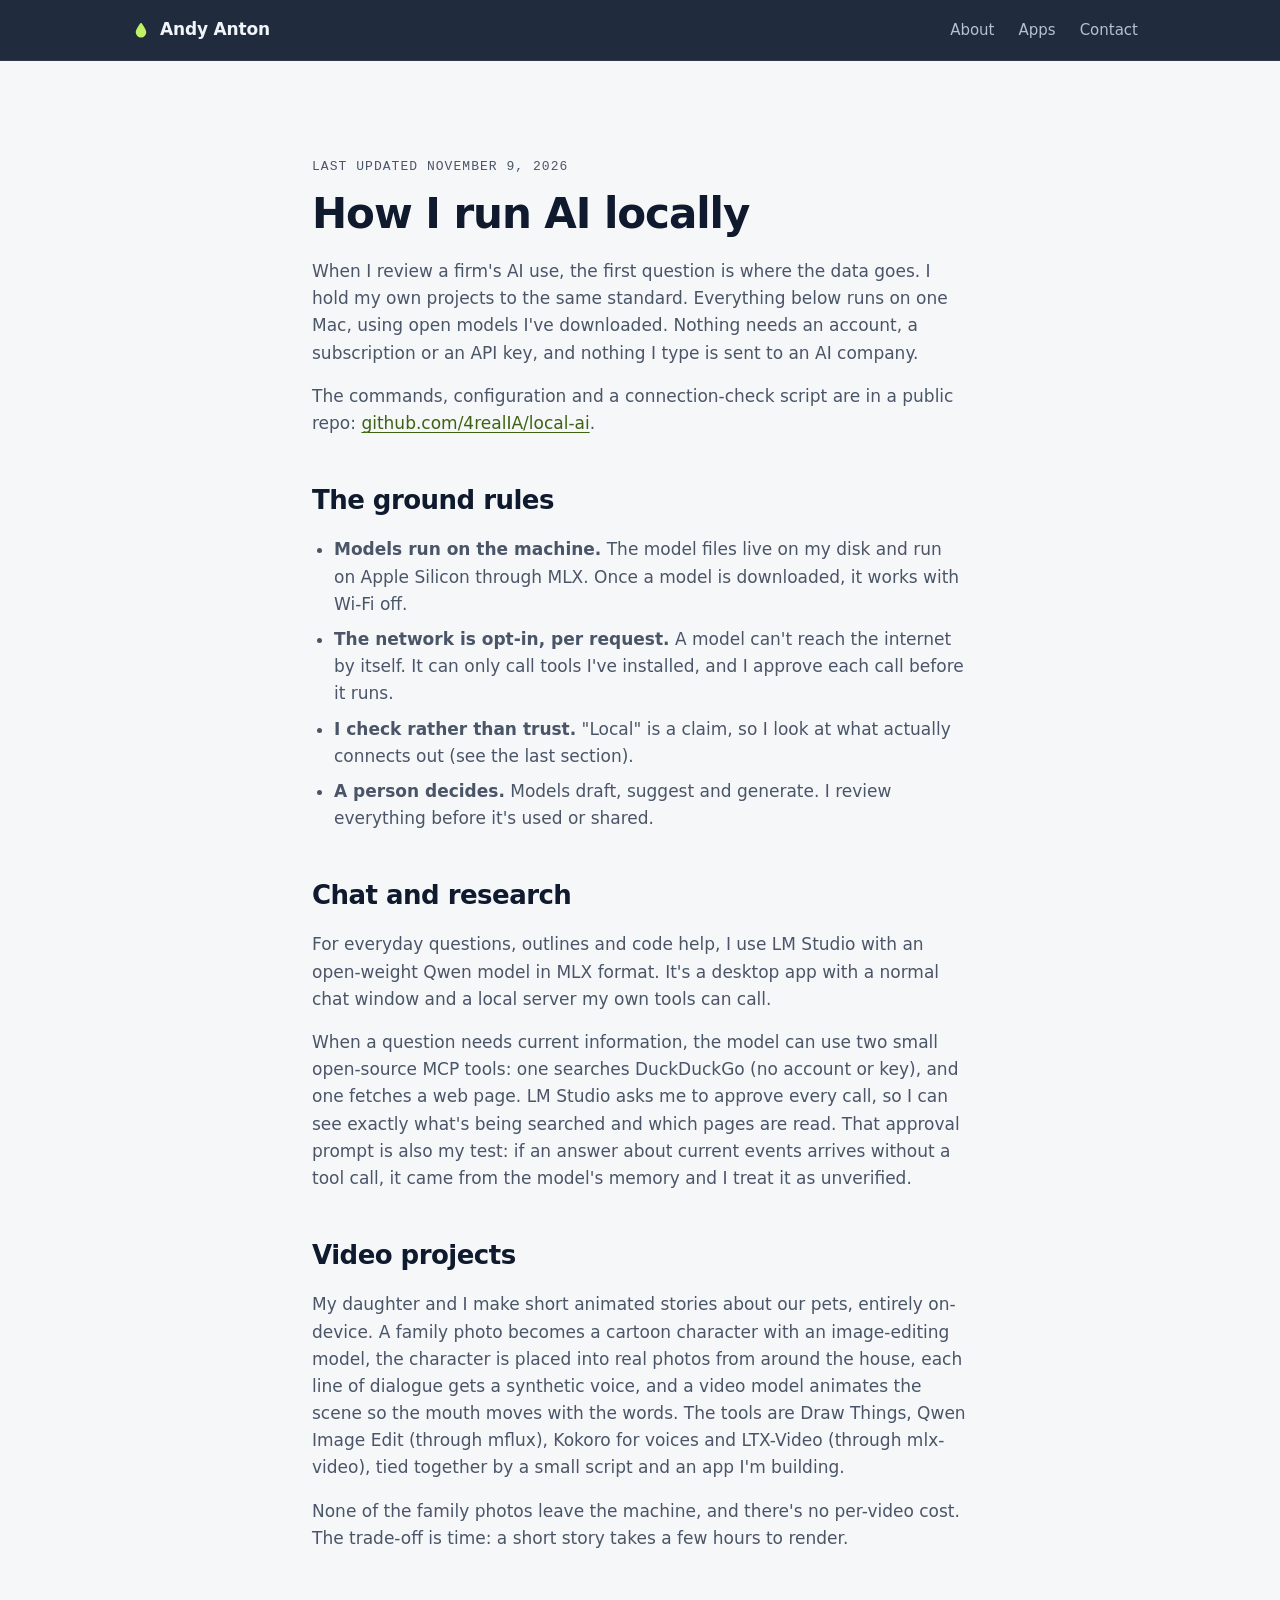
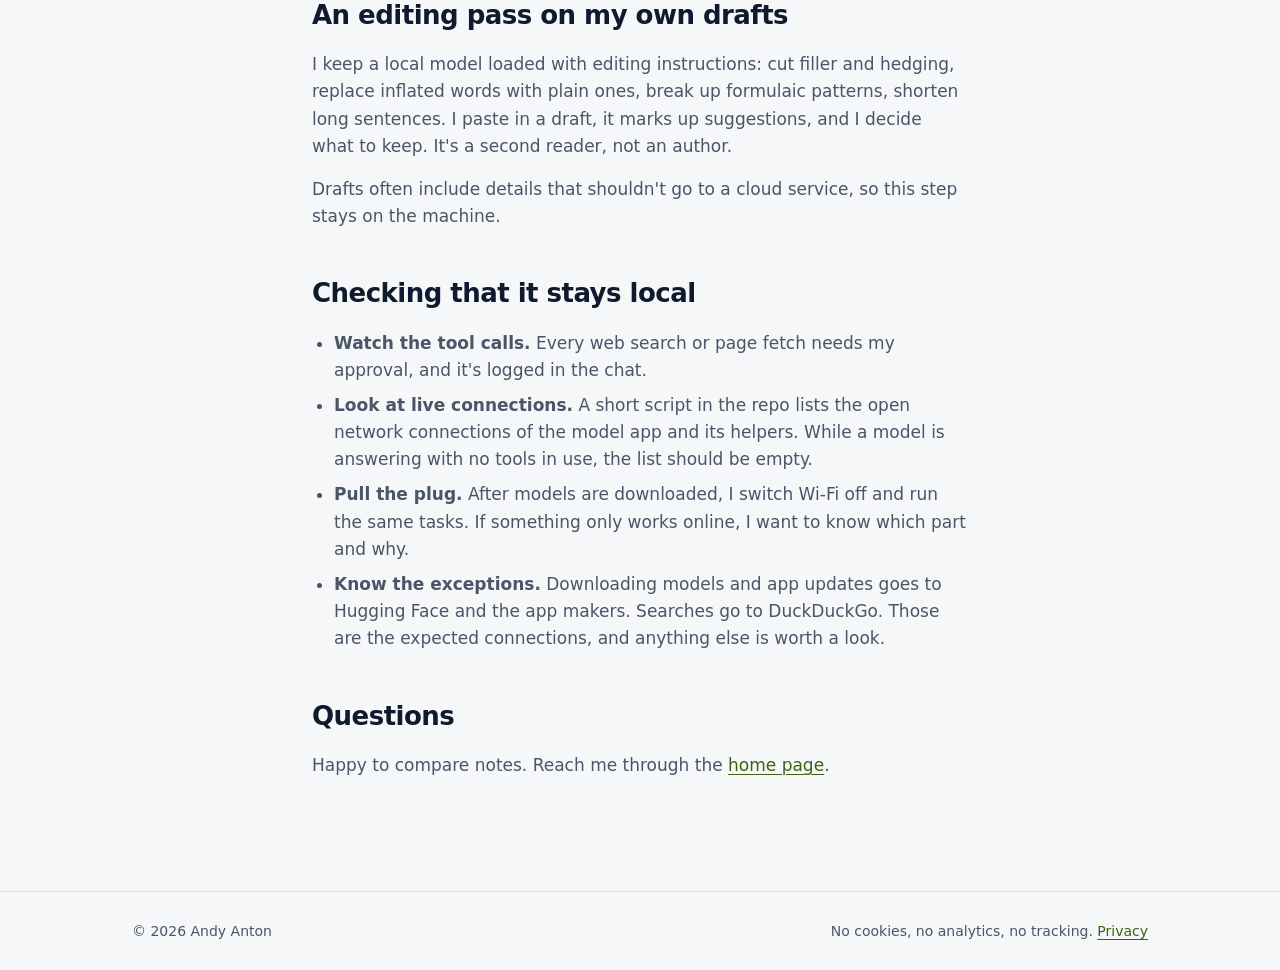
==== local-ai.html @ a72ed062 "Add "How I run AI locally" page, linked from About Co-Authored-By: Claude Opus 5.5 <noreply@anthropi" ====
<!doctype html>
<html lang="en">
<head>
  <meta charset="utf-8">
  <meta name="viewport" content="width=device-width, initial-scale=1">
  <meta http-equiv="Content-Security-Policy" content="default-src 'none'; style-src 'self'; img-src 'self'; base-uri 'none'; form-action 'none'">
  <meta name="referrer" content="strict-origin-when-cross-origin">
  <title>Running AI Locally · Andy Anton</title>
  <meta name="description" content="How Andy Anton runs open AI models on his own Mac for chat, research, video and editing, and how he checks the data stays there.">
  <meta name="color-scheme" content="light dark">
  <meta name="theme-color" content="#f6f7f9" media="(prefers-color-scheme: light)">
  <meta name="theme-color" content="#0b1220" media="(prefers-color-scheme: dark)">
  <link rel="icon" href="favicon.svg" type="image/svg+xml">
  <link rel="stylesheet" href="styles.css">
</head>
<body>
  <a class="skip" href="#main">Skip to content</a>

  <header class="site-header">
    <div class="wrap header-row">
      <a class="brand" href="./" aria-label="Andy Anton, home">
        <svg class="drop" viewBox="0 0 24 24" aria-hidden="true"><path d="M12 2.5c-.4 0-.7.2-.9.5C9.4 5.6 5 11.6 5 15a7 7 0 0 0 14 0c0-3.4-4.4-9.4-6.1-12-.2-.3-.5-.5-.9-.5Z"/></svg>
        <span>Andy Anton</span>
      </a>
      <nav aria-label="Sections">
        <a href="./#about">About</a>
        <a href="./#apps">Apps</a>
        <a href="./#contact">Contact</a>
      </nav>
    </div>
  </header>

  <main id="main" class="section">
    <div class="wrap prose">
      <p class="eyebrow-muted">Last updated November 9, 2026</p>
      <h1>How I run AI locally</h1>
      <p>When I review a firm's AI use, the first question is where the data goes. I hold my own projects to the same standard. Everything below runs on one Mac, using open models I've downloaded. Nothing needs an account, a subscription or an API key, and nothing I type is sent to an AI company.</p>
      <p>The commands, configuration and a connection-check script are in a public repo: <a href="https://github.com/4realIA/local-ai" rel="noopener">github.com/4realIA/local-ai</a>.</p>

      <h2>The ground rules</h2>
      <ul>
        <li><strong>Models run on the machine.</strong> The model files live on my disk and run on Apple Silicon through MLX. Once a model is downloaded, it works with Wi-Fi off.</li>
        <li><strong>The network is opt-in, per request.</strong> A model can't reach the internet by itself. It can only call tools I've installed, and I approve each call before it runs.</li>
        <li><strong>I check rather than trust.</strong> "Local" is a claim, so I look at what actually connects out (see the last section).</li>
        <li><strong>A person decides.</strong> Models draft, suggest and generate. I review everything before it's used or shared.</li>
      </ul>

      <h2>Chat and research</h2>
      <p>For everyday questions, outlines and code help, I use LM Studio with an open-weight Qwen model in MLX format. It's a desktop app with a normal chat window and a local server my own tools can call.</p>
      <p>When a question needs current information, the model can use two small open-source MCP tools: one searches DuckDuckGo (no account or key), and one fetches a web page. LM Studio asks me to approve every call, so I can see exactly what's being searched and which pages are read. That approval prompt is also my test: if an answer about current events arrives without a tool call, it came from the model's memory and I treat it as unverified.</p>

      <h2>Video projects</h2>
      <p>My daughter and I make short animated stories about our pets, entirely on-device. A family photo becomes a cartoon character with an image-editing model, the character is placed into real photos from around the house, each line of dialogue gets a synthetic voice, and a video model animates the scene so the mouth moves with the words. The tools are Draw Things, Qwen Image Edit (through mflux), Kokoro for voices and LTX-Video (through mlx-video), tied together by a small script and an app I'm building.</p>
      <p>None of the family photos leave the machine, and there's no per-video cost. The trade-off is time: a short story takes a few hours to render.</p>

      <h2>An editing pass on my own drafts</h2>
      <p>I keep a local model loaded with editing instructions: cut filler and hedging, replace inflated words with plain ones, break up formulaic patterns, shorten long sentences. I paste in a draft, it marks up suggestions, and I decide what to keep. It's a second reader, not an author.</p>
      <p>Drafts often include details that shouldn't go to a cloud service, so this step stays on the machine.</p>

      <h2>Checking that it stays local</h2>
      <ul>
        <li><strong>Watch the tool calls.</strong> Every web search or page fetch needs my approval, and it's logged in the chat.</li>
        <li><strong>Look at live connections.</strong> A short script in the repo lists the open network connections of the model app and its helpers. While a model is answering with no tools in use, the list should be empty.</li>
        <li><strong>Pull the plug.</strong> After models are downloaded, I switch Wi-Fi off and run the same tasks. If something only works online, I want to know which part and why.</li>
        <li><strong>Know the exceptions.</strong> Downloading models and app updates goes to Hugging Face and the app makers. Searches go to DuckDuckGo. Those are the expected connections, and anything else is worth a look.</li>
      </ul>

      <h2>Questions</h2>
      <p>Happy to compare notes. Reach me through the <a href="./#contact">home page</a>.</p>
    </div>
  </main>

  <footer class="site-footer">
    <div class="wrap footer-row">
      <p>© 2026 Andy Anton</p>
      <p>No cookies, no analytics, no tracking. <a href="privacy.html">Privacy</a></p>
    </div>
  </footer>
</body>
</html>
---- styles.css ----
/* Andy Anton — 4ia.info
   Navy and slate with one citrus accent. Light and dark follow the system. */

:root {
  --bg: #f6f7f9;
  --bg-alt: #eceff4;
  --surface: #ffffff;
  --text: #0f1a2e;
  --muted: #4a5568;
  --line: #d7dce5;
  --accent: #3f6212;        /* dark citrus for text on light backgrounds (AA) */
  --accent-strong: #84cc16;
  --accent-ink: #0b1220;
  --hero-bg: #0f1a2e;
  --hero-text: #f1f5f9;
  --hero-muted: #b4c0d3;
  --hero-accent: #bef264;
  --shadow: 0 1px 2px rgba(15, 26, 46, .06), 0 4px 16px rgba(15, 26, 46, .06);
  --radius: 14px;
  --max: 1080px;
  --font: "Inter", ui-sans-serif, system-ui, -apple-system, "Segoe UI", Roboto, "Helvetica Neue", Arial, sans-serif;
  --mono: ui-monospace, "SF Mono", "Cascadia Mono", Menlo, Consolas, monospace;
}

@media (prefers-color-scheme: dark) {
  :root {
    --bg: #0b1220;
    --bg-alt: #0f182a;
    --surface: #131e33;
    --text: #e6ebf2;
    --muted: #a3b0c2;
    --line: #24324b;
    --accent: #bef264;
    --accent-strong: #bef264;
    --hero-bg: #0d1628;
    --shadow: 0 1px 2px rgba(0, 0, 0, .3), 0 6px 20px rgba(0, 0, 0, .25);
  }
}

*, *::before, *::after { box-sizing: border-box; }

html { scroll-behavior: smooth; -webkit-text-size-adjust: 100%; }
@media (prefers-reduced-motion: reduce) { html { scroll-behavior: auto; } }

body {
  margin: 0;
  background: var(--bg);
  color: var(--text);
  font-family: var(--font);
  font-size: 17px;
  line-height: 1.6;
  -webkit-font-smoothing: antialiased;
}

.wrap { max-width: var(--max); margin: 0 auto; padding: 0 16px; }
@media (min-width: 720px) { .wrap { padding: 0 32px; } }

a { color: var(--accent); text-underline-offset: 3px; text-decoration-thickness: 1px; }
a:hover { text-decoration-thickness: 2px; }
:focus-visible { outline: 3px solid var(--accent-strong); outline-offset: 3px; border-radius: 4px; }

.skip {
  position: absolute; left: 16px; top: -48px;
  background: var(--accent-strong); color: var(--accent-ink);
  padding: 8px 14px; border-radius: 8px; font-weight: 600; z-index: 10;
}
.skip:focus { top: 12px; }

/* Header */
.site-header {
  position: sticky; top: 0; z-index: 5;
  background: color-mix(in srgb, var(--hero-bg) 92%, transparent);
  backdrop-filter: saturate(140%) blur(10px);
  -webkit-backdrop-filter: saturate(140%) blur(10px);
  border-bottom: 1px solid rgba(255, 255, 255, .06);
}
.header-row { display: flex; align-items: center; justify-content: space-between; height: 60px; }
.brand {
  display: inline-flex; align-items: center; gap: 10px;
  color: var(--hero-text); text-decoration: none; font-weight: 650; letter-spacing: -.01em;
}
.drop { width: 18px; height: 18px; fill: var(--hero-accent); }
nav { display: flex; gap: 4px; }
nav a {
  color: var(--hero-muted); text-decoration: none; font-size: 15px;
  padding: 6px 10px; border-radius: 8px;
}
nav a:hover { color: var(--hero-text); background: rgba(255, 255, 255, .06); }

/* Hero */
.hero {
  background:
    radial-gradient(900px 400px at 85% -10%, rgba(190, 242, 100, .10), transparent 60%),
    var(--hero-bg);
  color: var(--hero-text);
  padding: 72px 0 80px;
}
@media (min-width: 720px) { .hero { padding: 112px 0 120px; } }
.eyebrow {
  margin: 0 0 18px; font-family: var(--mono); font-size: 13px;
  letter-spacing: .08em; text-transform: uppercase; color: var(--hero-accent);
}
.hero h1 {
  margin: 0; max-width: 21ch;
  font-size: clamp(30px, 5vw, 52px); line-height: 1.12; letter-spacing: -.025em; font-weight: 700;
  text-wrap: balance;
}
.lede { margin: 24px 0 0; max-width: 60ch; font-size: clamp(17px, 2vw, 19px); color: var(--hero-muted); }
.creds { display: flex; flex-wrap: wrap; gap: 10px; list-style: none; padding: 0; margin: 32px 0 0; }
.creds li {
  font-weight: 650; font-size: 15px; letter-spacing: .02em;
  padding: 6px 14px; border-radius: 999px;
  border: 1px solid rgba(190, 242, 100, .35); color: var(--hero-text);
}
.creds span { font-weight: 450; color: var(--hero-muted); margin-left: 4px; }

/* Sections */
.section { padding: 72px 0; }
@media (min-width: 720px) { .section { padding: 96px 0; } }
.section.alt { background: var(--bg-alt); }
h2 { margin: 0 0 20px; font-size: clamp(26px, 3.2vw, 34px); letter-spacing: -.02em; line-height: 1.2; }
h3 { margin: 0; font-size: 18px; letter-spacing: -.01em; }
p { margin: 0 0 16px; }
.section-lede { max-width: 62ch; color: var(--muted); margin-bottom: 36px; }

.two-col { display: grid; gap: 40px; }
@media (min-width: 880px) { .two-col { grid-template-columns: 1.15fr 1fr; gap: 56px; align-items: start; } }
.two-col > div:first-child p { color: var(--muted); max-width: 60ch; }

.panel {
  background: var(--surface); border: 1px solid var(--line);
  border-radius: var(--radius); padding: 24px; box-shadow: var(--shadow);
}
.panel h3 { font-size: 14px; font-family: var(--mono); text-transform: uppercase; letter-spacing: .08em; color: var(--muted); margin-bottom: 12px; }
.panel h3:not(:first-child) { margin-top: 24px; }
.ticks { list-style: none; padding: 0; margin: 0; }
.ticks li { position: relative; padding-left: 26px; margin-bottom: 8px; }
.ticks li::before {
  content: ""; position: absolute; left: 2px; top: .6em;
  width: 10px; height: 6px; border-left: 2px solid var(--accent); border-bottom: 2px solid var(--accent);
  transform: rotate(-45deg);
}
.tags { display: flex; flex-wrap: wrap; gap: 8px; margin: 0; }
.tags span {
  font-size: 14px; padding: 3px 10px; border-radius: 999px;
  background: var(--bg-alt); border: 1px solid var(--line);
}

/* App cards */
.cards { display: grid; gap: 20px; }
@media (min-width: 760px) { .cards { grid-template-columns: repeat(2, 1fr); } }
.card {
  display: flex; flex-direction: column;
  background: var(--surface); border: 1px solid var(--line);
  border-radius: var(--radius); padding: 24px; box-shadow: var(--shadow);
  border-top: 3px solid var(--accent-strong);
}
.card-head { display: flex; flex-wrap: wrap; align-items: baseline; justify-content: space-between; gap: 8px 12px; margin-bottom: 12px; }
.card-head h3 { font-size: 21px; }
.badge {
  font-family: var(--mono); font-size: 12px; letter-spacing: .03em;
  color: var(--muted); padding: 2px 8px; border-radius: 6px; border: 1px solid var(--line);
}
.badge-dev { color: var(--accent); border-color: currentColor; }
.card p { color: var(--muted); }
.card .links { margin-top: auto; margin-bottom: 0; padding-top: 4px; font-weight: 600; display: flex; flex-wrap: wrap; gap: 6px 20px; }
.card .links a::after { content: " →"; }
.card .fine { font-size: 13px; margin: 12px 0 0; }

/* Contact */
.contact p { color: var(--muted); }
.contact-links { display: flex; flex-wrap: wrap; gap: 12px; margin-top: 24px; }
.button {
  display: inline-block; padding: 11px 20px; border-radius: 10px;
  background: var(--accent-strong); color: var(--accent-ink);
  font-weight: 650; text-decoration: none;
}
.button:hover { filter: brightness(1.05); }
.button-quiet { background: transparent; color: var(--text); border: 1px solid var(--line); }
.button-quiet:hover { border-color: var(--muted); }

/* Footer */
.site-footer { border-top: 1px solid var(--line); padding: 28px 0; font-size: 14px; color: var(--muted); }
.footer-row { display: flex; flex-wrap: wrap; gap: 8px 24px; justify-content: space-between; }
.footer-row p { margin: 0; }

@media (max-width: 420px) {
  nav a { padding: 6px 7px; font-size: 14px; }
  .brand span { font-size: 15px; }
}

/* 404 page */
.hero.full { min-height: 100vh; }
.hero a.plain { color: inherit; }

/* Text pages (privacy) */
.prose { max-width: 720px; }
.prose h1 { margin: 0 0 20px; font-size: clamp(30px, 4vw, 42px); letter-spacing: -.025em; line-height: 1.15; }
.prose h2 { margin-top: 48px; font-size: clamp(22px, 2.6vw, 26px); }
.prose h3 { margin: 28px 0 8px; }
.prose p, .prose li { color: var(--muted); }
.prose ul { padding-left: 22px; margin: 0 0 16px; }
.prose li { margin-bottom: 8px; }
.eyebrow-muted {
  margin: 0 0 12px; font-family: var(--mono); font-size: 13px;
  letter-spacing: .08em; text-transform: uppercase; color: var(--accent);
}
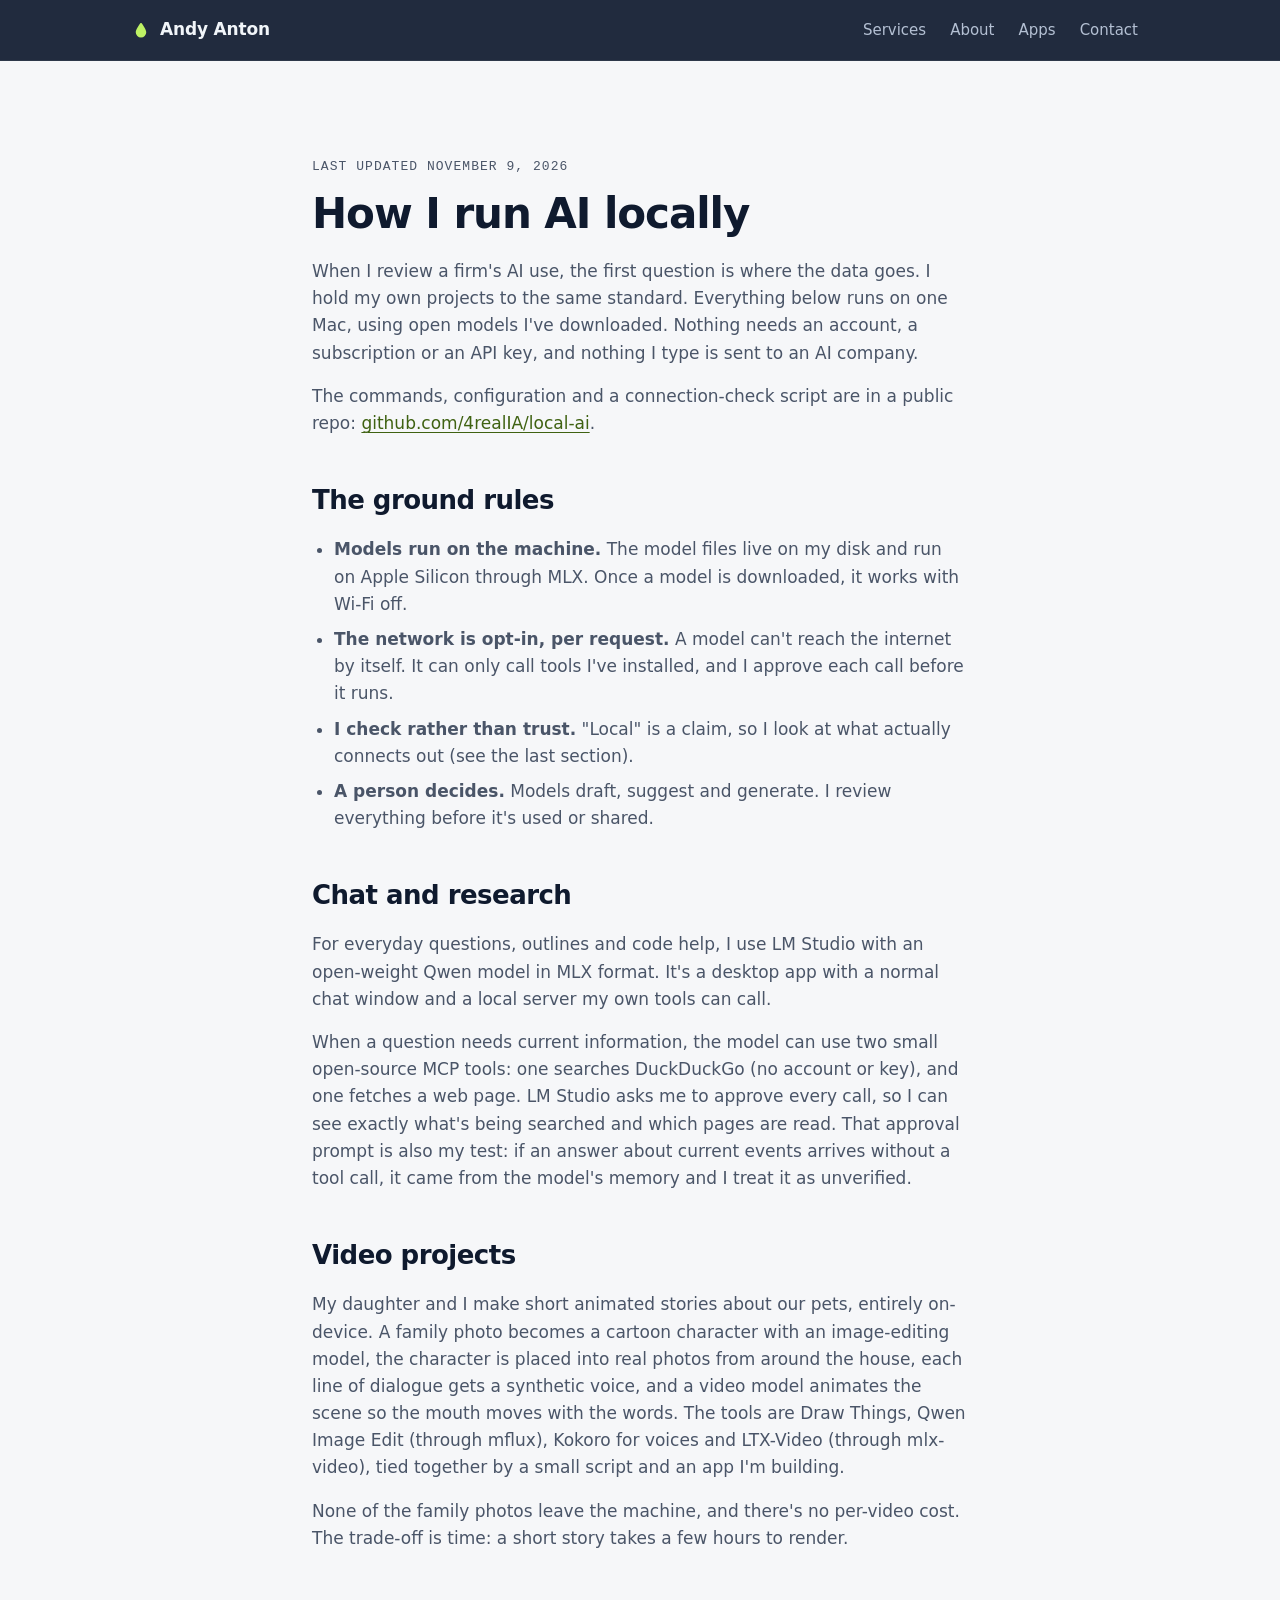
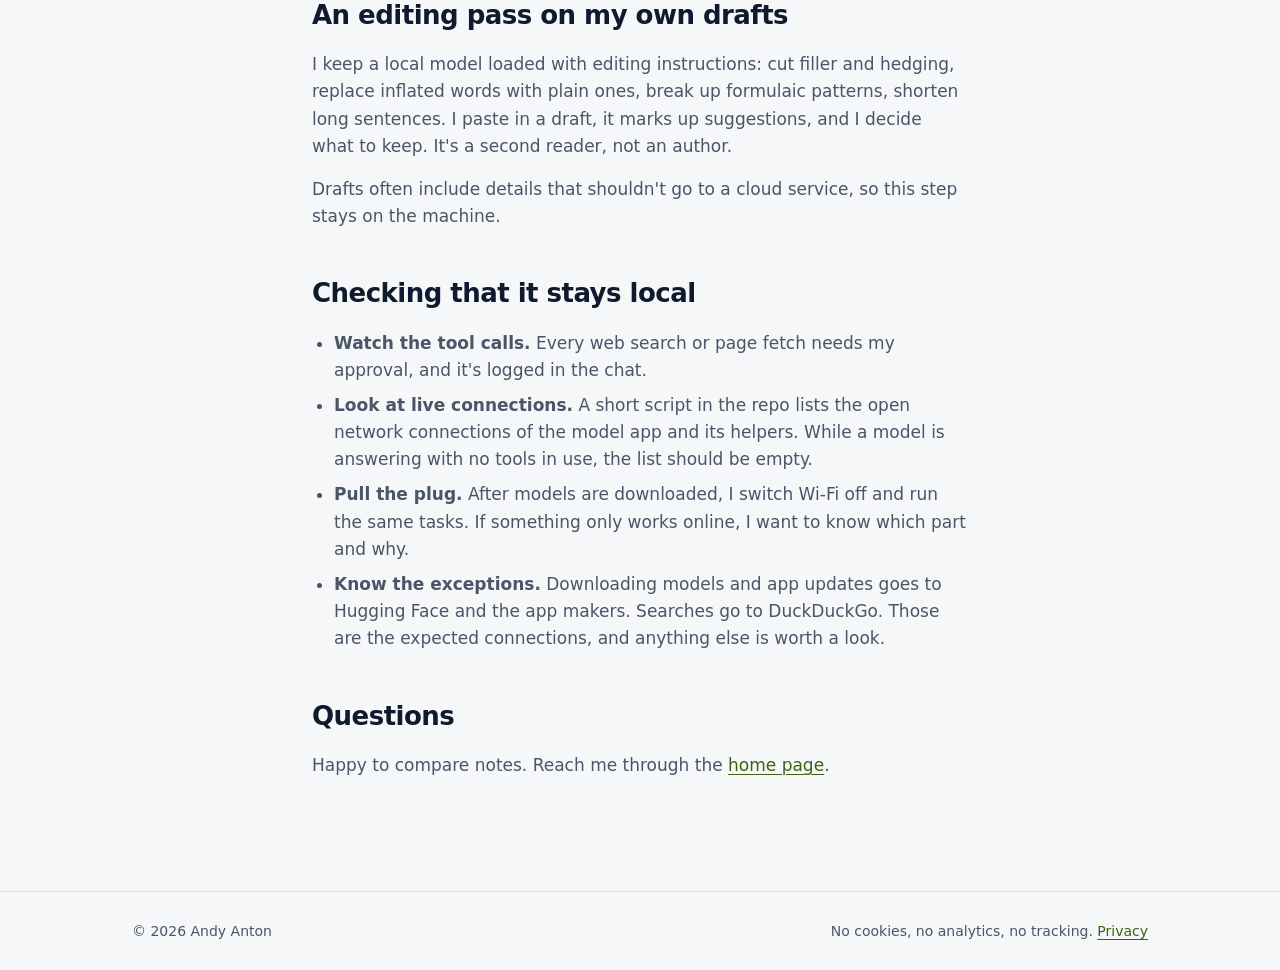
==== commit 93e75b17: "Lead with vCISO consulting; update apps; move to dmd4life.tech - Hero, services section and contact " ====
--- a/local-ai.html
+++ b/local-ai.html
@@ -23,6 +23,7 @@
         <span>Andy Anton</span>
       </a>
       <nav aria-label="Sections">
+        <a href="./#services">Services</a>
         <a href="./#about">About</a>
         <a href="./#apps">Apps</a>
         <a href="./#contact">Contact</a>
--- a/styles.css
+++ b/styles.css
@@ -1,4 +1,4 @@
-/* Andy Anton — 4ia.info
+/* Andy Anton — dmd4life.tech
    Navy and slate with one citrus accent. Light and dark follow the system. */
 
 :root {
@@ -167,6 +167,9 @@
 .card .links a::after { content: " →"; }
 .card .fine { font-size: 13px; margin: 12px 0 0; }
 
+/* Hero calls to action */
+.hero-cta { display: flex; flex-wrap: wrap; gap: 12px; margin: 28px 0 0; }
+
 /* Contact */
 .contact p { color: var(--muted); }
 .contact-links { display: flex; flex-wrap: wrap; gap: 12px; margin-top: 24px; }
@@ -178,6 +181,8 @@
 .button:hover { filter: brightness(1.05); }
 .button-quiet { background: transparent; color: var(--text); border: 1px solid var(--line); }
 .button-quiet:hover { border-color: var(--muted); }
+.button-hero-quiet { background: transparent; color: var(--hero-text); border: 1px solid var(--hero-muted); }
+.button-hero-quiet:hover { border-color: var(--hero-text); }
 
 /* Footer */
 .site-footer { border-top: 1px solid var(--line); padding: 28px 0; font-size: 14px; color: var(--muted); }
@@ -185,8 +190,9 @@
 .footer-row p { margin: 0; }
 
 @media (max-width: 420px) {
-  nav a { padding: 6px 7px; font-size: 14px; }
-  .brand span { font-size: 15px; }
+  nav a { padding: 6px 5px; font-size: 14px; }
+  .brand span { font-size: 15px; white-space: nowrap; }
+  .header-row { gap: 8px; }
 }
 
 /* 404 page */
@@ -205,3 +211,11 @@
   margin: 0 0 12px; font-family: var(--mono); font-size: 13px;
   letter-spacing: .08em; text-transform: uppercase; color: var(--accent);
 }
+
+@media (max-width: 380px) {
+  nav a { padding: 6px 4px; font-size: 13px; }
+  .brand span { font-size: 14px; }
+}
+@media (max-width: 340px) {
+  .brand span { display: none; }
+}
